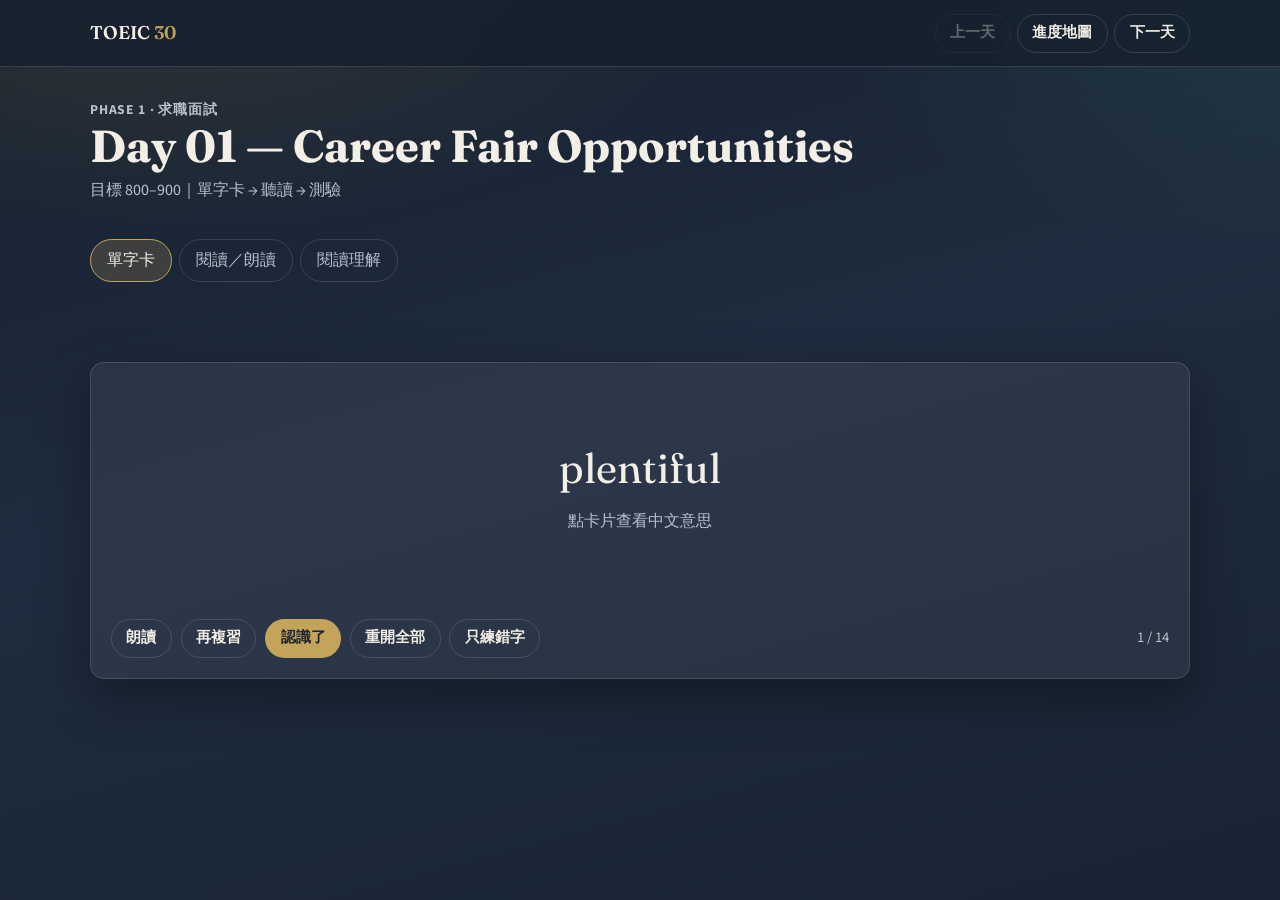
==== day.html @ 5eaa2b68 "Add TOEIC 30-day static learning site. Publish a progress-tracked reading course with flashcards, qu" ====
<!DOCTYPE html>
<html lang="zh-Hant">
<head>
  <meta charset="UTF-8" />
  <meta name="viewport" content="width=device-width, initial-scale=1" />
  <title>每日課程｜TOEIC 30</title>
  <link rel="preconnect" href="https://fonts.googleapis.com" />
  <link rel="preconnect" href="https://fonts.gstatic.com" crossorigin />
  <link href="https://fonts.googleapis.com/css2?family=Fraunces:opsz,wght@9..144,500;9..144,650&family=Source+Sans+3:wght@400;600;700&display=swap" rel="stylesheet" />
  <link rel="stylesheet" href="css/styles.css" />
</head>
<body>
  <header class="topbar">
    <div class="container topbar-inner">
      <a class="brand-mini" href="index.html">TOEIC <span>30</span></a>
      <nav class="nav-days">
        <a class="btn btn-ghost btn-sm" id="nav-prev" href="#">上一天</a>
        <a class="btn btn-ghost btn-sm" href="index.html">進度地圖</a>
        <a class="btn btn-ghost btn-sm" id="nav-next" href="#">下一天</a>
      </nav>
    </div>
  </header>

  <main class="container">
    <header class="day-header">
      <p class="eyebrow" id="day-eyebrow">Phase</p>
      <h1 id="day-title">Day</h1>
      <p id="day-sub"></p>
    </header>

    <p class="week-tip" id="week-tip" hidden></p>

    <div class="tabs" role="tablist">
      <button type="button" class="tab is-active" data-panel="panel-vocab">單字卡</button>
      <button type="button" class="tab" data-panel="panel-read">閱讀／朗讀</button>
      <button type="button" class="tab" data-panel="panel-quiz">閱讀理解</button>
    </div>

    <section class="panel is-active" id="panel-vocab">
      <div class="panel-card">
        <div class="flash-card" id="flash-card" title="點擊翻面">
          <div class="flash-inner">
            <p class="flash-word" id="flash-word">—</p>
            <p class="flash-sub" id="flash-sub"></p>
            <p class="flash-example" id="flash-example"></p>
          </div>
        </div>
        <div id="flash-done" hidden>
          <p class="score-banner" style="margin:0">本輪單字卡完成。可重開全部或只練錯字。</p>
        </div>
        <div class="controls">
          <button type="button" class="btn btn-ghost btn-sm" id="flash-speak">朗讀</button>
          <button type="button" class="btn btn-ghost btn-sm" id="flash-again">再複習</button>
          <button type="button" class="btn btn-primary btn-sm" id="flash-known">認識了</button>
          <button type="button" class="btn btn-ghost btn-sm" id="flash-restart">重開全部</button>
          <button type="button" class="btn btn-ghost btn-sm" id="flash-restart-wrong">只練錯字</button>
          <span class="progress-text" id="flash-progress">1 / 1</span>
        </div>
      </div>
    </section>

    <section class="panel" id="panel-read">
      <div class="tts-bar">
        <button type="button" class="btn btn-primary btn-sm" id="tts-play">播放全文</button>
        <button type="button" class="btn btn-ghost btn-sm" id="tts-pause">暫停</button>
        <button type="button" class="btn btn-ghost btn-sm" id="tts-resume">繼續</button>
        <button type="button" class="btn btn-ghost btn-sm" id="tts-stop">停止</button>
        <label>語速 <input id="tts-rate" type="range" min="0.8" max="1.2" step="0.05" /> <span id="tts-rate-label">0.95×</span></label>
        <label>語音 <select id="tts-voice"></select></label>
      </div>
      <div class="panel-card">
        <div class="controls" style="margin-top:0;margin-bottom:1rem">
          <button type="button" class="btn btn-ghost btn-sm" id="toggle-zh">顯示翻譯</button>
          <button type="button" class="btn btn-ghost btn-sm" id="timer-toggle">開始計時</button>
          <span class="progress-text" id="timer-display">00:00</span>
          <button type="button" class="btn btn-primary btn-sm" id="mark-read">標記讀完</button>
        </div>
        <article class="article" id="article-en"></article>
        <div class="translation" id="article-zh" hidden></div>
      </div>
    </section>

    <section class="panel" id="panel-quiz">
      <div class="panel-card">
        <div class="score-banner" id="quiz-banner" hidden></div>
        <div id="quiz-root"></div>
        <div class="controls">
          <button type="button" class="btn btn-primary" id="quiz-submit">交卷看解析</button>
          <button type="button" class="btn btn-ghost" id="quiz-reset">重做本測驗</button>
        </div>
      </div>
    </section>
  </main>

  <script src="data/days.js"></script>
  <script src="js/progress.js"></script>
  <script src="js/tts.js"></script>
  <script src="js/flashcards.js"></script>
  <script src="js/quiz.js"></script>
  <script src="js/day.js"></script>
</body>
</html>
---- css/styles.css ----
:root {
  --bg0: #1a2332;
  --ink: #f4efe6;
  --ink-muted: #b8c0cc;
  --accent: #c4a35a;
  --success: #3d9a7a;
  --warn: #c97b4a;
  --danger: #c45c5c;
  --card: rgba(255, 255, 255, 0.06);
  --line: rgba(244, 239, 230, 0.14);
  --font-display: "Fraunces", "Iowan Old Style", Georgia, serif;
  --font-body: "Source Sans 3", "PingFang TC", "Noto Sans TC", sans-serif;
  --radius: 14px;
  --shadow: 0 18px 50px rgba(0, 0, 0, 0.35);
}
*, *::before, *::after { box-sizing: border-box; }
html { scroll-behavior: smooth; }
body {
  margin: 0; min-height: 100vh;
  font-family: var(--font-body); color: var(--ink);
  background:
    radial-gradient(1200px 600px at 10% -10%, rgba(196, 163, 90, 0.18), transparent 55%),
    radial-gradient(900px 500px at 100% 0%, rgba(61, 154, 122, 0.12), transparent 50%),
    linear-gradient(165deg, #15202e 0%, #1f2c3f 45%, #182433 100%);
  line-height: 1.55;
}
a { color: inherit; text-decoration: none; }
.container { width: min(1100px, calc(100% - 2rem)); margin-inline: auto; }
.hero {
  position: relative; min-height: 100vh; display: grid; align-items: end;
  overflow: hidden; isolation: isolate;
}
.hero::before {
  content: ""; position: absolute; inset: 0; z-index: -1;
  background:
    linear-gradient(180deg, rgba(21, 32, 46, 0.25) 0%, rgba(21, 32, 46, 0.88) 72%),
    url("data:image/svg+xml,%3Csvg width='60' height='60' viewBox='0 0 60 60' xmlns='http://www.w3.org/2000/svg'%3E%3Cg fill='none'%3E%3Cg fill='%23c4a35a' fill-opacity='0.05'%3E%3Cpath d='M36 34v-4h-2v4h-4v2h4v4h2v-4h4v-2h-4zm0-30V0h-2v4h-4v2h4v4h2V6h4V4h-4zM6 34v-4H4v4H0v2h4v4h2v-4h4v-2H6zM6 4V0H4v4H0v2h4v4h2V6h4V4H6z'/%3E%3C/g%3E%3C/g%3E%3C/svg%3E"),
    linear-gradient(135deg, #1b2838, #2a3d55);
  animation: heroShift 18s ease-in-out infinite alternate;
}
@keyframes heroShift { from { transform: scale(1); } to { transform: scale(1.05); } }
.hero-inner { padding: 4.5rem 0 3.5rem; }
.brand {
  font-family: var(--font-display);
  font-size: clamp(3.2rem, 10vw, 6.2rem);
  font-weight: 600; letter-spacing: -0.03em; line-height: 0.95; margin: 0 0 1rem;
}
.brand span { color: var(--accent); }
.hero-lead { max-width: 34rem; font-size: 1.15rem; color: var(--ink-muted); margin: 0 0 1.75rem; }
.cta-row { display: flex; flex-wrap: wrap; gap: 0.75rem; align-items: center; }
.btn {
  appearance: none; border: 1px solid transparent; border-radius: 999px;
  padding: 0.75rem 1.35rem; font: inherit; font-weight: 600; cursor: pointer;
  transition: transform 0.2s ease, background 0.2s ease, border-color 0.2s ease, opacity 0.2s;
}
.btn:hover { transform: translateY(-1px); }
.btn:disabled { opacity: 0.45; cursor: not-allowed; transform: none; }
.btn-primary { background: var(--accent); color: #1a2332; }
.btn-primary:hover { background: #d4b56a; }
.btn-ghost { background: transparent; border-color: var(--line); color: var(--ink); }
.btn-ghost:hover { border-color: var(--accent); }
.btn-sm { padding: 0.45rem 0.9rem; font-size: 0.92rem; }
.meta-chip { display: inline-flex; gap: 0.4rem; align-items: center; color: var(--ink-muted); font-size: 0.92rem; }
section { padding: 3.5rem 0; }
.section-title { font-family: var(--font-display); font-size: clamp(1.8rem, 4vw, 2.6rem); margin: 0 0 0.5rem; }
.section-lead { color: var(--ink-muted); max-width: 40rem; margin: 0 0 1.75rem; }
.phase-grid { display: grid; gap: 1rem; grid-template-columns: repeat(auto-fit, minmax(220px, 1fr)); }
.phase-card {
  background: var(--card); border: 1px solid var(--line); border-radius: var(--radius);
  padding: 1.25rem; backdrop-filter: blur(8px); animation: riseIn 0.6s ease both;
}
.phase-card:nth-child(2) { animation-delay: 0.08s; }
.phase-card:nth-child(3) { animation-delay: 0.16s; }
.phase-card:nth-child(4) { animation-delay: 0.24s; }
@keyframes riseIn { from { opacity: 0; transform: translateY(12px); } to { opacity: 1; transform: none; } }
.phase-card h3 { margin: 0 0 0.35rem; font-family: var(--font-display); font-size: 1.25rem; }
.phase-card p { margin: 0; color: var(--ink-muted); font-size: 0.95rem; }
.phase-days { margin-top: 0.75rem; color: var(--accent); font-size: 0.85rem; font-weight: 600; }
.stats-bar {
  display: flex; flex-wrap: wrap; gap: 1rem 1.5rem; margin-bottom: 1.5rem;
  padding: 1rem 1.25rem; border: 1px solid var(--line); border-radius: var(--radius); background: var(--card);
}
.stat strong { display: block; font-family: var(--font-display); font-size: 1.6rem; line-height: 1.1; }
.stat span { color: var(--ink-muted); font-size: 0.85rem; }
.day-grid { display: grid; grid-template-columns: repeat(auto-fill, minmax(64px, 1fr)); gap: 0.55rem; }
.day-cell {
  aspect-ratio: 1; display: grid; place-items: center; border-radius: 12px;
  border: 1px solid var(--line); background: rgba(255,255,255,0.03); font-weight: 700;
  transition: border-color 0.2s, background 0.2s, transform 0.2s;
}
.day-cell:hover { transform: translateY(-2px); border-color: var(--accent); }
.day-cell.is-done { background: rgba(61,154,122,0.28); border-color: rgba(61,154,122,0.55); }
.day-cell.is-progress { background: rgba(196,163,90,0.22); border-color: rgba(196,163,90,0.55); }
.day-cell.is-today { box-shadow: 0 0 0 2px var(--accent); }
.routine-list { margin: 0; padding: 0; list-style: none; display: grid; gap: 0.75rem; }
.routine-list li {
  display: grid; grid-template-columns: auto 1fr; gap: 0.85rem; align-items: start;
  padding: 0.9rem 1rem; border: 1px solid var(--line); border-radius: var(--radius); background: var(--card);
}
.step-num {
  width: 2rem; height: 2rem; border-radius: 50%; display: grid; place-items: center;
  background: rgba(196,163,90,0.2); color: var(--accent); font-weight: 700; font-size: 0.9rem;
}
.footer-note { padding: 2rem 0 3rem; color: var(--ink-muted); font-size: 0.9rem; border-top: 1px solid var(--line); }
.topbar {
  position: sticky; top: 0; z-index: 20; backdrop-filter: blur(12px);
  background: rgba(21,32,46,0.82); border-bottom: 1px solid var(--line);
}
.topbar-inner {
  display: flex; flex-wrap: wrap; gap: 0.75rem; align-items: center;
  justify-content: space-between; padding: 0.85rem 0;
}
.brand-mini { font-family: var(--font-display); font-weight: 600; font-size: 1.15rem; }
.brand-mini span { color: var(--accent); }
.nav-days { display: flex; gap: 0.4rem; align-items: center; }
.day-header { padding: 2rem 0 1rem; }
.eyebrow {
  color: var(--accent); font-size: 0.85rem; font-weight: 700;
  letter-spacing: 0.06em; text-transform: uppercase; margin: 0 0 0.4rem;
}
.day-header h1 {
  font-family: var(--font-display); font-size: clamp(1.8rem, 4vw, 2.8rem);
  margin: 0 0 0.4rem; line-height: 1.15;
}
.day-header p { margin: 0; color: var(--ink-muted); }
.tabs { display: flex; flex-wrap: wrap; gap: 0.45rem; margin: 1.25rem 0 1.5rem; }
.tab {
  border: 1px solid var(--line); background: transparent; color: var(--ink-muted);
  border-radius: 999px; padding: 0.5rem 1rem; font: inherit; cursor: pointer;
}
.tab.is-active { background: rgba(196,163,90,0.2); border-color: var(--accent); color: var(--ink); }
.panel { display: none; padding-bottom: 3rem; animation: riseIn 0.35s ease both; }
.panel.is-active { display: block; }
.panel-card {
  background: var(--card); border: 1px solid var(--line); border-radius: var(--radius);
  padding: 1.25rem; box-shadow: var(--shadow);
}
.flash-card {
  min-height: 220px; display: grid; place-items: center; text-align: center;
  cursor: pointer; user-select: none;
}
.flash-word { font-family: var(--font-display); font-size: clamp(1.8rem, 5vw, 2.6rem); margin: 0 0 0.5rem; }
.flash-sub { color: var(--ink-muted); margin: 0; }
.flash-example { margin-top: 1rem; font-style: italic; color: var(--ink-muted); }
.controls { display: flex; flex-wrap: wrap; gap: 0.55rem; margin-top: 1rem; align-items: center; }
.progress-text { color: var(--ink-muted); font-size: 0.92rem; margin-left: auto; }
.article { font-size: 1.08rem; white-space: pre-wrap; }
.article p { margin: 0 0 1rem; }
.translation {
  margin-top: 1.25rem; padding-top: 1.25rem; border-top: 1px solid var(--line);
  color: var(--ink-muted); white-space: pre-wrap;
}
.tts-bar {
  display: flex; flex-wrap: wrap; gap: 0.55rem; align-items: center; margin-bottom: 1rem;
  padding: 0.85rem 1rem; border: 1px solid var(--line); border-radius: var(--radius);
  background: rgba(0,0,0,0.18);
}
.tts-bar label {
  display: inline-flex; gap: 0.4rem; align-items: center; color: var(--ink-muted); font-size: 0.9rem;
}
.tts-bar input[type="range"] { width: 110px; accent-color: var(--accent); }
.quiz-item { margin-bottom: 1.25rem; padding-bottom: 1.25rem; border-bottom: 1px solid var(--line); }
.quiz-item:last-child { border-bottom: 0; margin-bottom: 0; padding-bottom: 0; }
.quiz-q { font-weight: 600; margin: 0 0 0.75rem; }
.choices { display: grid; gap: 0.45rem; }
.choice {
  text-align: left; border: 1px solid var(--line); background: rgba(255,255,255,0.03);
  color: var(--ink); border-radius: 10px; padding: 0.7rem 0.9rem; font: inherit; cursor: pointer;
}
.choice:hover:not(:disabled) { border-color: var(--accent); }
.choice.is-selected { border-color: var(--accent); background: rgba(196,163,90,0.15); }
.choice.is-correct { border-color: var(--success); background: rgba(61,154,122,0.2); }
.choice.is-wrong { border-color: var(--danger); background: rgba(196,92,92,0.18); }
.explain { margin-top: 0.65rem; color: var(--ink-muted); font-size: 0.92rem; }
.score-banner {
  margin-bottom: 1rem; padding: 0.9rem 1rem; border-radius: var(--radius);
  background: rgba(61,154,122,0.18); border: 1px solid rgba(61,154,122,0.4);
}
.week-tip {
  margin: 0 0 1rem; padding: 0.85rem 1rem; border-left: 3px solid var(--accent);
  background: rgba(196,163,90,0.1); color: var(--ink-muted);
}
@media (max-width: 640px) {
  .progress-text { margin-left: 0; width: 100%; }
  .day-grid { grid-template-columns: repeat(6, 1fr); }
}

a.is-disabled, .btn.is-disabled {
  opacity: 0.35;
  pointer-events: none;
}
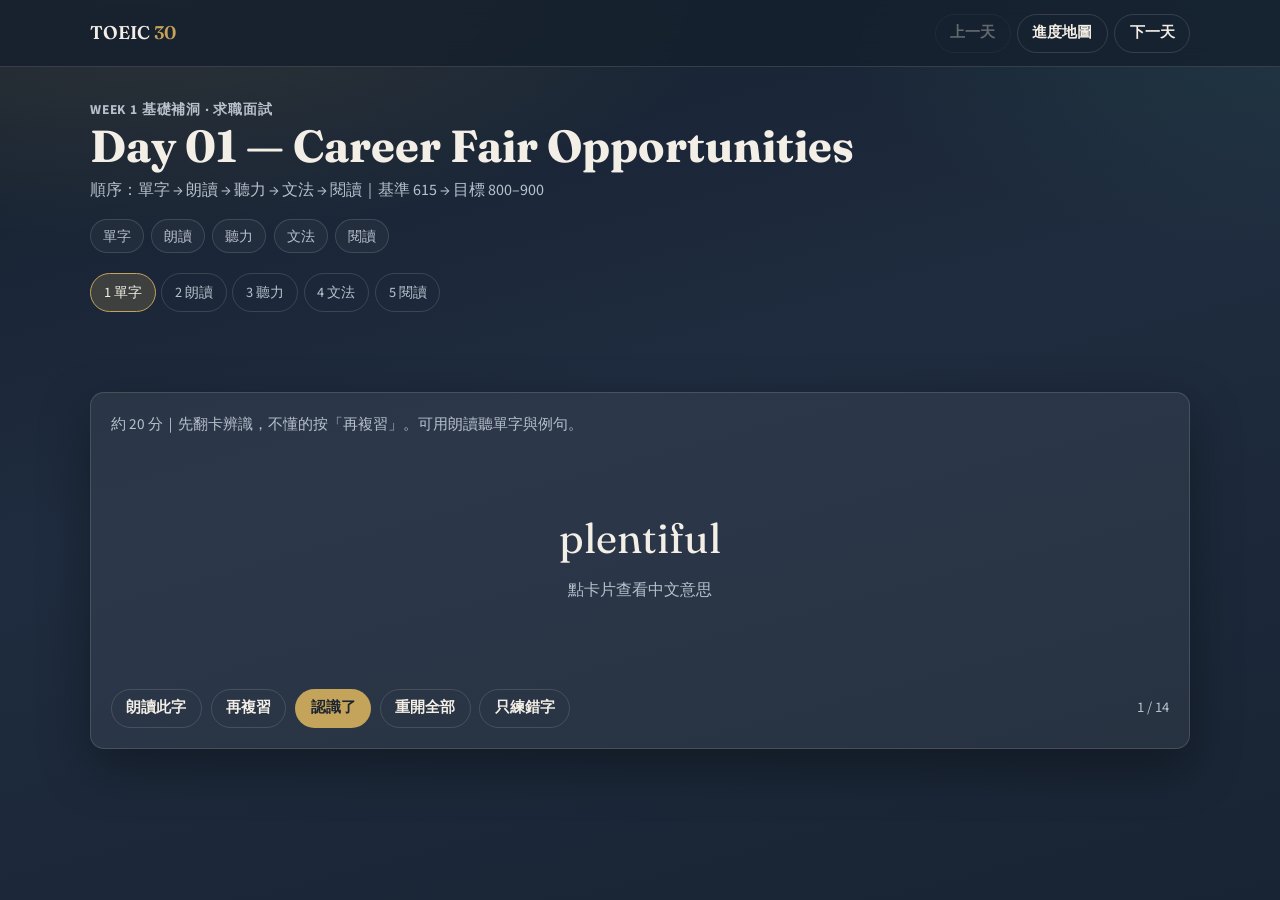
==== commit 2f72b626: "Restructure the course around five daily pillars. Split vocab, speaking, listening, grammar, and rea" ====
--- a/day.html
+++ b/day.html
@@ -3,7 +3,7 @@
 <head>
   <meta charset="UTF-8" />
   <meta name="viewport" content="width=device-width, initial-scale=1" />
-  <title>每日課程｜TOEIC 30</title>
+  <title>每日五科｜TOEIC 30</title>
   <link rel="preconnect" href="https://fonts.googleapis.com" />
   <link rel="preconnect" href="https://fonts.gstatic.com" crossorigin />
   <link href="https://fonts.googleapis.com/css2?family=Fraunces:opsz,wght@9..144,500;9..144,650&family=Source+Sans+3:wght@400;600;700&display=swap" rel="stylesheet" />
@@ -23,21 +23,27 @@
 
   <main class="container">
     <header class="day-header">
-      <p class="eyebrow" id="day-eyebrow">Phase</p>
+      <p class="eyebrow" id="day-eyebrow">Week</p>
       <h1 id="day-title">Day</h1>
       <p id="day-sub"></p>
     </header>
 
     <p class="week-tip" id="week-tip" hidden></p>
 
+    <div class="pillar-track" id="pillar-track" aria-label="五科完成狀態"></div>
+
     <div class="tabs" role="tablist">
-      <button type="button" class="tab is-active" data-panel="panel-vocab">單字卡</button>
-      <button type="button" class="tab" data-panel="panel-read">閱讀／朗讀</button>
-      <button type="button" class="tab" data-panel="panel-quiz">閱讀理解</button>
+      <button type="button" class="tab is-active" data-panel="panel-vocab">1 單字</button>
+      <button type="button" class="tab" data-panel="panel-speak">2 朗讀</button>
+      <button type="button" class="tab" data-panel="panel-listen">3 聽力</button>
+      <button type="button" class="tab" data-panel="panel-grammar">4 文法</button>
+      <button type="button" class="tab" data-panel="panel-read">5 閱讀</button>
     </div>
 
+    <!-- 1 單字 -->
     <section class="panel is-active" id="panel-vocab">
       <div class="panel-card">
+        <p class="module-lead">約 20 分｜先翻卡辨識，不懂的按「再複習」。可用朗讀聽單字與例句。</p>
         <div class="flash-card" id="flash-card" title="點擊翻面">
           <div class="flash-inner">
             <p class="flash-word" id="flash-word">—</p>
@@ -46,10 +52,10 @@
           </div>
         </div>
         <div id="flash-done" hidden>
-          <p class="score-banner" style="margin:0">本輪單字卡完成。可重開全部或只練錯字。</p>
+          <p class="score-banner" style="margin:0">單字卡完成。可重開全部或只練錯字。</p>
         </div>
         <div class="controls">
-          <button type="button" class="btn btn-ghost btn-sm" id="flash-speak">朗讀</button>
+          <button type="button" class="btn btn-ghost btn-sm" id="flash-speak">朗讀此字</button>
           <button type="button" class="btn btn-ghost btn-sm" id="flash-again">再複習</button>
           <button type="button" class="btn btn-primary btn-sm" id="flash-known">認識了</button>
           <button type="button" class="btn btn-ghost btn-sm" id="flash-restart">重開全部</button>
@@ -59,16 +65,62 @@
       </div>
     </section>
 
-    <section class="panel" id="panel-read">
+    <!-- 2 朗讀 -->
+    <section class="panel" id="panel-speak">
       <div class="tts-bar">
-        <button type="button" class="btn btn-primary btn-sm" id="tts-play">播放全文</button>
-        <button type="button" class="btn btn-ghost btn-sm" id="tts-pause">暫停</button>
-        <button type="button" class="btn btn-ghost btn-sm" id="tts-resume">繼續</button>
-        <button type="button" class="btn btn-ghost btn-sm" id="tts-stop">停止</button>
-        <label>語速 <input id="tts-rate" type="range" min="0.8" max="1.2" step="0.05" /> <span id="tts-rate-label">0.95×</span></label>
-        <label>語音 <select id="tts-voice"></select></label>
+        <button type="button" class="btn btn-primary btn-sm" id="speak-play">播放跟讀</button>
+        <button type="button" class="btn btn-ghost btn-sm" id="speak-pause">暫停</button>
+        <button type="button" class="btn btn-ghost btn-sm" id="speak-resume">繼續</button>
+        <button type="button" class="btn btn-ghost btn-sm" id="speak-stop">停止</button>
+        <label>語速 <input id="speak-rate" type="range" min="0.75" max="1.15" step="0.05" /> <span id="speak-rate-label">0.90×</span></label>
+        <label>語音 <select id="speak-voice"></select></label>
       </div>
       <div class="panel-card">
+        <p class="module-lead" id="speak-tip">約 15 分｜聽一句跟讀一句；第二遍可加快語速。</p>
+        <article class="article" id="speak-text"></article>
+        <div class="controls">
+          <button type="button" class="btn btn-primary" id="mark-speak">完成朗讀</button>
+        </div>
+      </div>
+    </section>
+
+    <!-- 3 聽力 -->
+    <section class="panel" id="panel-listen">
+      <div class="agenda-box" id="listen-brief"></div>
+      <div class="tts-bar">
+        <button type="button" class="btn btn-primary btn-sm" id="listen-play">播放聽力音檔（本站 TTS）</button>
+        <button type="button" class="btn btn-ghost btn-sm" id="listen-stop">停止</button>
+        <span class="meta-chip">先聽再答，盡量先不要看閱讀區原文</span>
+      </div>
+      <div class="panel-card">
+        <p class="module-lead">約 40 分｜先做本站聽後 4 題，再依下方指引做外部 Part 練習。</p>
+        <div class="score-banner" id="listen-banner" hidden></div>
+        <div id="listen-root"></div>
+        <div class="controls">
+          <button type="button" class="btn btn-primary" id="listen-submit">交卷</button>
+          <button type="button" class="btn btn-ghost" id="listen-reset">重做聽力題</button>
+        </div>
+      </div>
+    </section>
+
+    <!-- 4 文法 -->
+    <section class="panel" id="panel-grammar">
+      <div class="agenda-box" id="grammar-brief"></div>
+      <div class="panel-card">
+        <p class="module-lead">約 25 分｜Part 5 風格，限時感作答後再看解析。</p>
+        <div class="score-banner" id="grammar-banner" hidden></div>
+        <div id="grammar-root"></div>
+        <div class="controls">
+          <button type="button" class="btn btn-primary" id="grammar-submit">交卷</button>
+          <button type="button" class="btn btn-ghost" id="grammar-reset">重做文法題</button>
+        </div>
+      </div>
+    </section>
+
+    <!-- 5 閱讀 -->
+    <section class="panel" id="panel-read">
+      <div class="panel-card">
+        <p class="module-lead">約 45 分｜先限時讀英文 → 做 5 題 → 再打開翻譯對照。</p>
         <div class="controls" style="margin-top:0;margin-bottom:1rem">
           <button type="button" class="btn btn-ghost btn-sm" id="toggle-zh">顯示翻譯</button>
           <button type="button" class="btn btn-ghost btn-sm" id="timer-toggle">開始計時</button>
@@ -78,21 +130,20 @@
         <article class="article" id="article-en"></article>
         <div class="translation" id="article-zh" hidden></div>
       </div>
-    </section>
-
-    <section class="panel" id="panel-quiz">
-      <div class="panel-card">
+      <div class="panel-card" style="margin-top:1rem">
+        <h3 class="inline-title">閱讀理解</h3>
         <div class="score-banner" id="quiz-banner" hidden></div>
         <div id="quiz-root"></div>
         <div class="controls">
           <button type="button" class="btn btn-primary" id="quiz-submit">交卷看解析</button>
-          <button type="button" class="btn btn-ghost" id="quiz-reset">重做本測驗</button>
+          <button type="button" class="btn btn-ghost" id="quiz-reset">重做閱讀題</button>
         </div>
       </div>
     </section>
   </main>
 
   <script src="data/days.js"></script>
+  <script src="data/curriculum.js"></script>
   <script src="js/progress.js"></script>
   <script src="js/tts.js"></script>
   <script src="js/flashcards.js"></script>
--- a/css/styles.css
+++ b/css/styles.css
@@ -189,3 +189,155 @@
   opacity: 0.35;
   pointer-events: none;
 }
+
+.score-path {
+  display: flex;
+  flex-wrap: wrap;
+  align-items: center;
+  gap: 0.5rem 0.35rem;
+  margin: 0 0 1.5rem;
+}
+
+.score-node {
+  min-width: 5.5rem;
+  padding: 0.85rem 0.9rem;
+  border: 1px solid var(--line);
+  border-radius: var(--radius);
+  background: var(--card);
+  text-align: center;
+}
+
+.score-node strong {
+  display: block;
+  font-family: var(--font-display);
+  font-size: 1.35rem;
+  line-height: 1.1;
+}
+
+.score-node span {
+  color: var(--ink-muted);
+  font-size: 0.8rem;
+}
+
+.score-node.is-goal {
+  border-color: rgba(196, 163, 90, 0.65);
+  background: rgba(196, 163, 90, 0.16);
+}
+
+.score-arrow {
+  color: var(--accent);
+  font-weight: 700;
+  padding: 0 0.15rem;
+}
+
+.rule-list {
+  margin: 0;
+  padding-left: 1.2rem;
+  color: var(--ink-muted);
+}
+
+.rule-list li {
+  margin-bottom: 0.45rem;
+}
+
+.agenda-box {
+  margin: 0 0 1.25rem;
+  padding: 1rem 1.15rem;
+  border: 1px solid var(--line);
+  border-radius: var(--radius);
+  background: rgba(0, 0, 0, 0.16);
+}
+
+.agenda-box h2 {
+  font-family: var(--font-display);
+  font-size: 1.2rem;
+  margin: 0 0 0.55rem;
+}
+
+.agenda-box ul {
+  margin: 0;
+  padding-left: 1.15rem;
+  color: var(--ink-muted);
+}
+
+.agenda-box li {
+  margin-bottom: 0.35rem;
+}
+
+.module-lead {
+  margin: 0 0 1rem;
+  color: var(--ink-muted);
+  font-size: 0.95rem;
+}
+
+.inline-title {
+  font-family: var(--font-display);
+  font-size: 1.25rem;
+  margin: 0 0 0.85rem;
+}
+
+.pillar-track {
+  display: flex;
+  flex-wrap: wrap;
+  gap: 0.45rem;
+  margin: 0 0 1rem;
+}
+
+.pillar-chip {
+  border: 1px solid var(--line);
+  border-radius: 999px;
+  padding: 0.35rem 0.75rem;
+  font-size: 0.85rem;
+  color: var(--ink-muted);
+  background: rgba(255, 255, 255, 0.03);
+}
+
+.pillar-chip.is-on {
+  color: var(--ink);
+  border-color: rgba(61, 154, 122, 0.55);
+  background: rgba(61, 154, 122, 0.22);
+}
+
+.pillar-stats {
+  display: flex;
+  flex-wrap: wrap;
+  gap: 1rem 1.5rem;
+  margin-bottom: 1.25rem;
+  padding: 0.85rem 1.1rem;
+  border: 1px solid var(--line);
+  border-radius: var(--radius);
+  background: var(--card);
+}
+
+.tabs {
+  gap: 0.35rem;
+}
+
+.tab {
+  font-size: 0.9rem;
+  padding: 0.45rem 0.8rem;
+}
+
+@media (max-width: 720px) {
+  .score-arrow {
+    display: none;
+  }
+  .score-path {
+    display: grid;
+    grid-template-columns: repeat(2, minmax(0, 1fr));
+  }
+  .score-node.is-goal {
+    grid-column: 1 / -1;
+  }
+}
+
+@media (max-width: 640px) {
+  .progress-text {
+    margin-left: 0;
+    width: 100%;
+  }
+  .day-grid {
+    grid-template-columns: repeat(6, 1fr);
+  }
+}
+
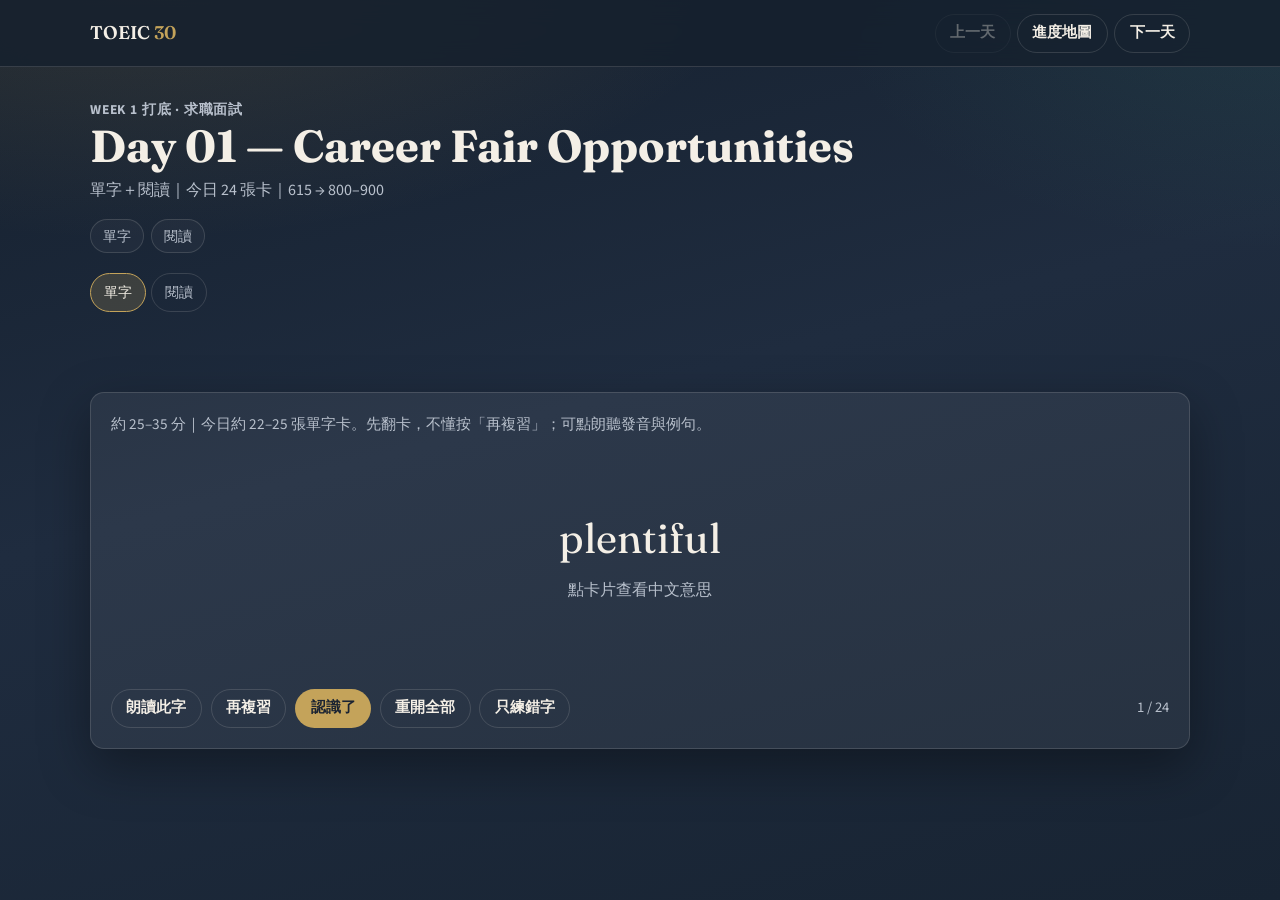
==== commit 556d8ec5: "Focus the course on vocabulary and reading only. Increase daily flashcards to 24 and remove listenin" ====
--- a/day.html
+++ b/day.html
@@ -3,7 +3,7 @@
 <head>
   <meta charset="UTF-8" />
   <meta name="viewport" content="width=device-width, initial-scale=1" />
-  <title>每日五科｜TOEIC 30</title>
+  <title>每日課程｜TOEIC 30</title>
   <link rel="preconnect" href="https://fonts.googleapis.com" />
   <link rel="preconnect" href="https://fonts.gstatic.com" crossorigin />
   <link href="https://fonts.googleapis.com/css2?family=Fraunces:opsz,wght@9..144,500;9..144,650&family=Source+Sans+3:wght@400;600;700&display=swap" rel="stylesheet" />
@@ -30,20 +30,16 @@
 
     <p class="week-tip" id="week-tip" hidden></p>
 
-    <div class="pillar-track" id="pillar-track" aria-label="五科完成狀態"></div>
+    <div class="pillar-track" id="pillar-track" aria-label="完成狀態"></div>
 
     <div class="tabs" role="tablist">
-      <button type="button" class="tab is-active" data-panel="panel-vocab">1 單字</button>
-      <button type="button" class="tab" data-panel="panel-speak">2 朗讀</button>
-      <button type="button" class="tab" data-panel="panel-listen">3 聽力</button>
-      <button type="button" class="tab" data-panel="panel-grammar">4 文法</button>
-      <button type="button" class="tab" data-panel="panel-read">5 閱讀</button>
+      <button type="button" class="tab is-active" data-panel="panel-vocab">單字</button>
+      <button type="button" class="tab" data-panel="panel-read">閱讀</button>
     </div>
 
-    <!-- 1 單字 -->
     <section class="panel is-active" id="panel-vocab">
       <div class="panel-card">
-        <p class="module-lead">約 20 分｜先翻卡辨識，不懂的按「再複習」。可用朗讀聽單字與例句。</p>
+        <p class="module-lead">約 25–35 分｜今日約 22–25 張單字卡。先翻卡，不懂按「再複習」；可點朗聽發音與例句。</p>
         <div class="flash-card" id="flash-card" title="點擊翻面">
           <div class="flash-inner">
             <p class="flash-word" id="flash-word">—</p>
@@ -65,62 +61,17 @@
       </div>
     </section>
 
-    <!-- 2 朗讀 -->
-    <section class="panel" id="panel-speak">
+    <section class="panel" id="panel-read">
       <div class="tts-bar">
-        <button type="button" class="btn btn-primary btn-sm" id="speak-play">播放跟讀</button>
-        <button type="button" class="btn btn-ghost btn-sm" id="speak-pause">暫停</button>
-        <button type="button" class="btn btn-ghost btn-sm" id="speak-resume">繼續</button>
-        <button type="button" class="btn btn-ghost btn-sm" id="speak-stop">停止</button>
-        <label>語速 <input id="speak-rate" type="range" min="0.75" max="1.15" step="0.05" /> <span id="speak-rate-label">0.90×</span></label>
-        <label>語音 <select id="speak-voice"></select></label>
+        <button type="button" class="btn btn-ghost btn-sm" id="tts-play">朗讀全文</button>
+        <button type="button" class="btn btn-ghost btn-sm" id="tts-pause">暫停</button>
+        <button type="button" class="btn btn-ghost btn-sm" id="tts-resume">繼續</button>
+        <button type="button" class="btn btn-ghost btn-sm" id="tts-stop">停止</button>
+        <label>語速 <input id="tts-rate" type="range" min="0.8" max="1.2" step="0.05" /> <span id="tts-rate-label">0.95×</span></label>
+        <label>語音 <select id="tts-voice"></select></label>
       </div>
       <div class="panel-card">
-        <p class="module-lead" id="speak-tip">約 15 分｜聽一句跟讀一句；第二遍可加快語速。</p>
-        <article class="article" id="speak-text"></article>
-        <div class="controls">
-          <button type="button" class="btn btn-primary" id="mark-speak">完成朗讀</button>
-        </div>
-      </div>
-    </section>
-
-    <!-- 3 聽力 -->
-    <section class="panel" id="panel-listen">
-      <div class="agenda-box" id="listen-brief"></div>
-      <div class="tts-bar">
-        <button type="button" class="btn btn-primary btn-sm" id="listen-play">播放聽力音檔（本站 TTS）</button>
-        <button type="button" class="btn btn-ghost btn-sm" id="listen-stop">停止</button>
-        <span class="meta-chip">先聽再答，盡量先不要看閱讀區原文</span>
-      </div>
-      <div class="panel-card">
-        <p class="module-lead">約 40 分｜先做本站聽後 4 題，再依下方指引做外部 Part 練習。</p>
-        <div class="score-banner" id="listen-banner" hidden></div>
-        <div id="listen-root"></div>
-        <div class="controls">
-          <button type="button" class="btn btn-primary" id="listen-submit">交卷</button>
-          <button type="button" class="btn btn-ghost" id="listen-reset">重做聽力題</button>
-        </div>
-      </div>
-    </section>
-
-    <!-- 4 文法 -->
-    <section class="panel" id="panel-grammar">
-      <div class="agenda-box" id="grammar-brief"></div>
-      <div class="panel-card">
-        <p class="module-lead">約 25 分｜Part 5 風格，限時感作答後再看解析。</p>
-        <div class="score-banner" id="grammar-banner" hidden></div>
-        <div id="grammar-root"></div>
-        <div class="controls">
-          <button type="button" class="btn btn-primary" id="grammar-submit">交卷</button>
-          <button type="button" class="btn btn-ghost" id="grammar-reset">重做文法題</button>
-        </div>
-      </div>
-    </section>
-
-    <!-- 5 閱讀 -->
-    <section class="panel" id="panel-read">
-      <div class="panel-card">
-        <p class="module-lead">約 45 分｜先限時讀英文 → 做 5 題 → 再打開翻譯對照。</p>
+        <p class="module-lead">約 40–50 分｜先限時讀英文 → 做理解題 → 再打開翻譯對照。</p>
         <div class="controls" style="margin-top:0;margin-bottom:1rem">
           <button type="button" class="btn btn-ghost btn-sm" id="toggle-zh">顯示翻譯</button>
           <button type="button" class="btn btn-ghost btn-sm" id="timer-toggle">開始計時</button>
